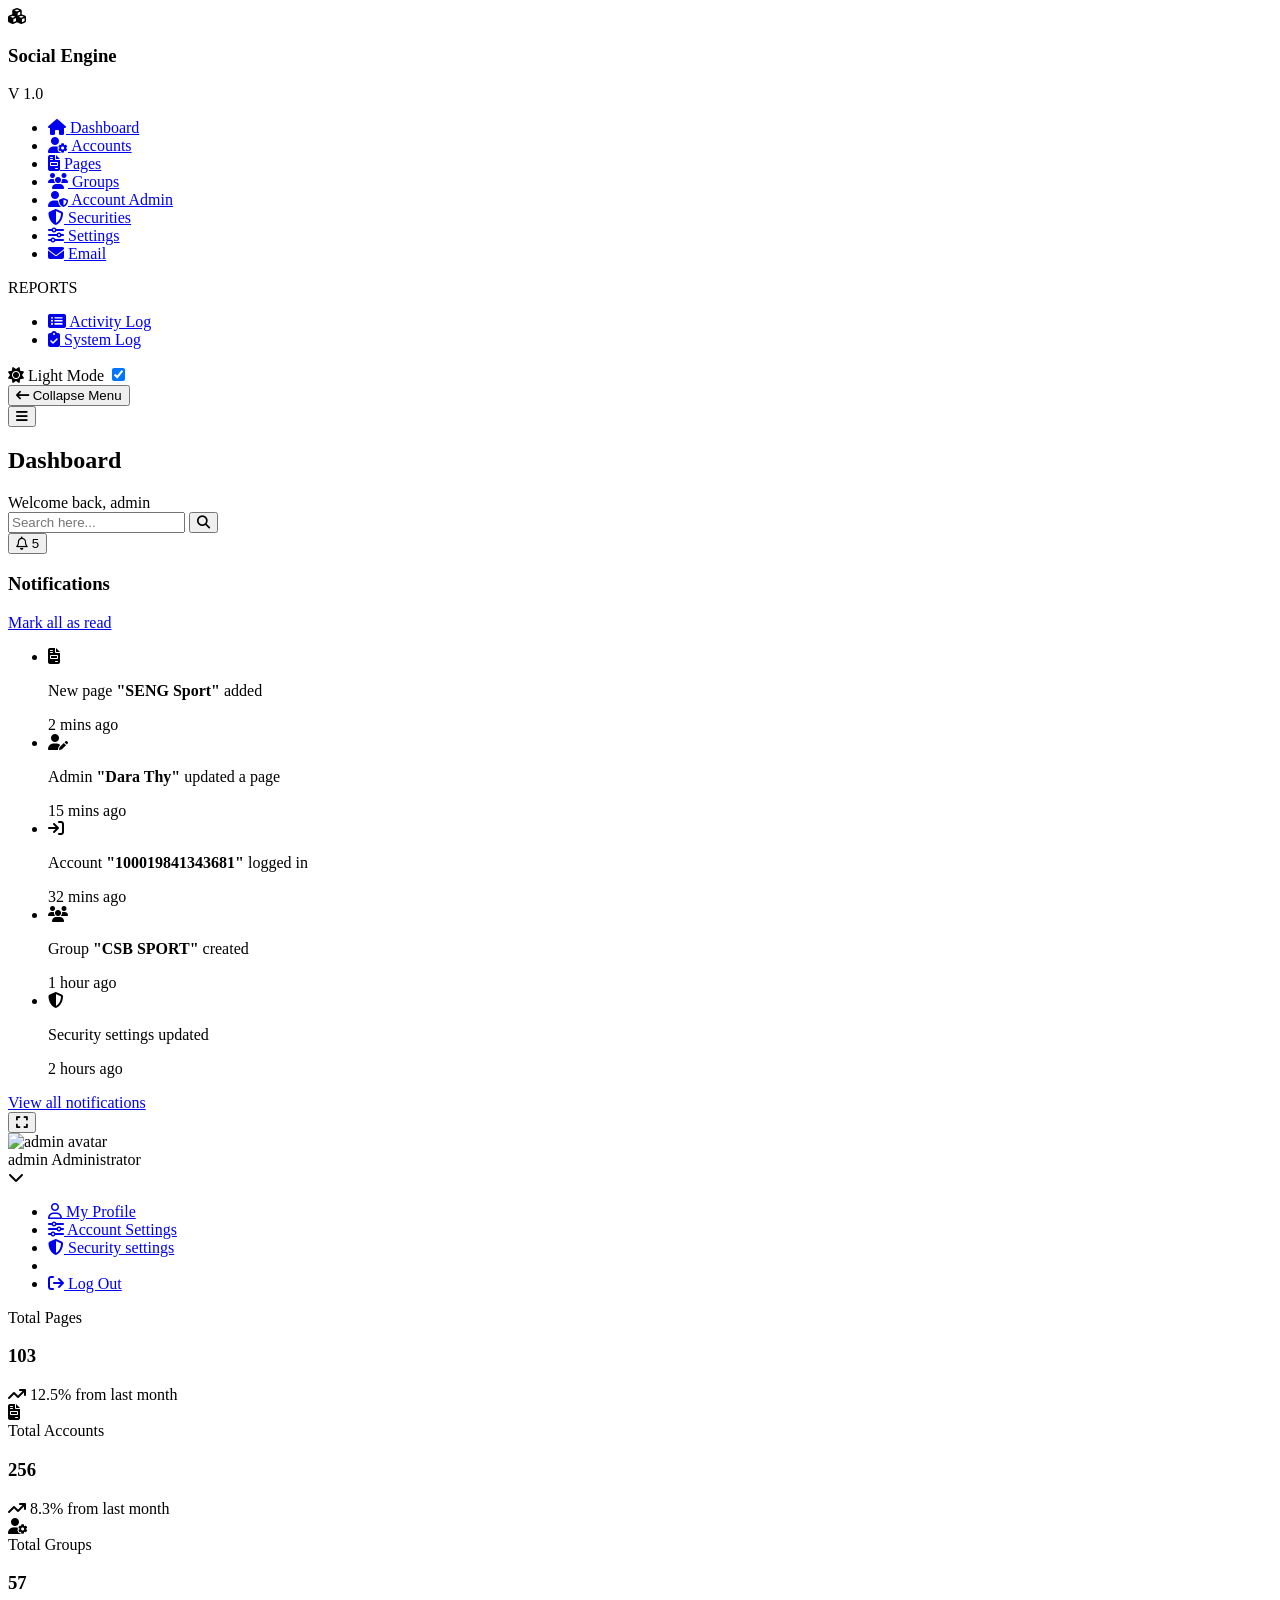
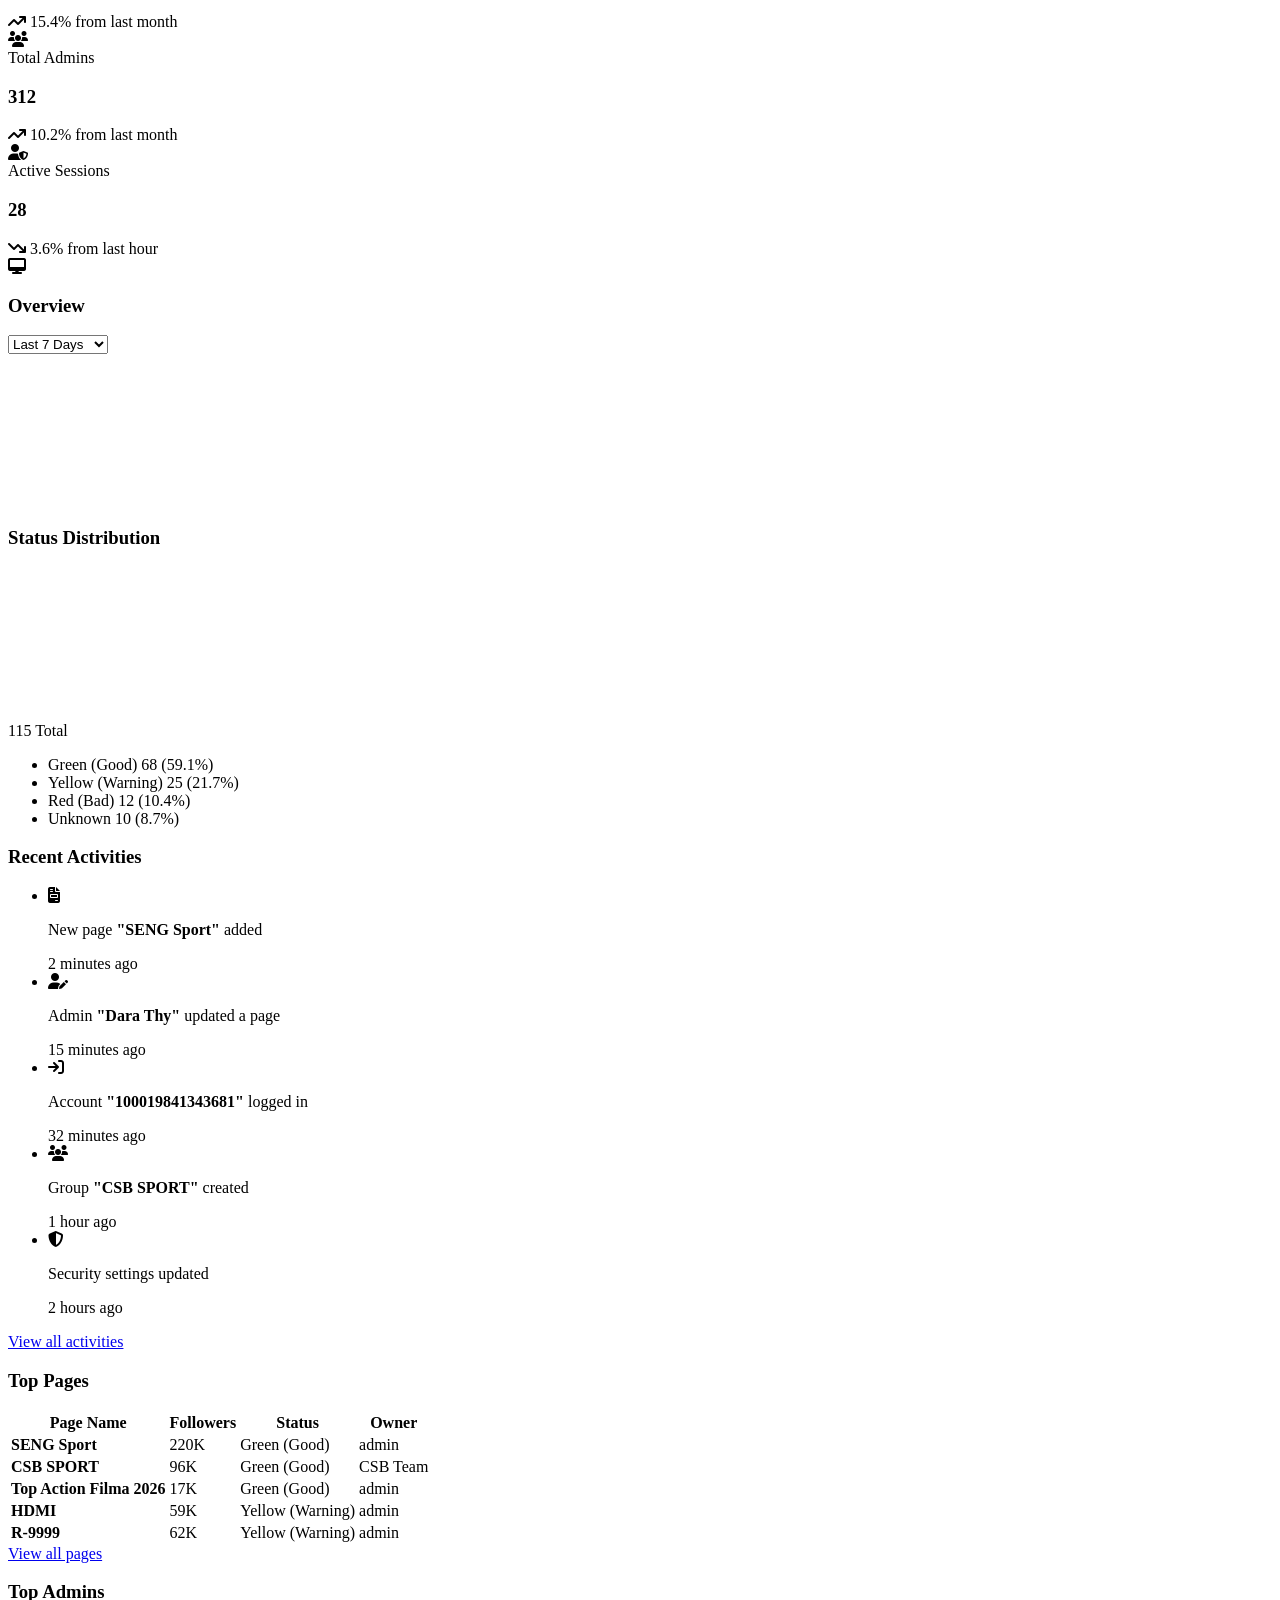
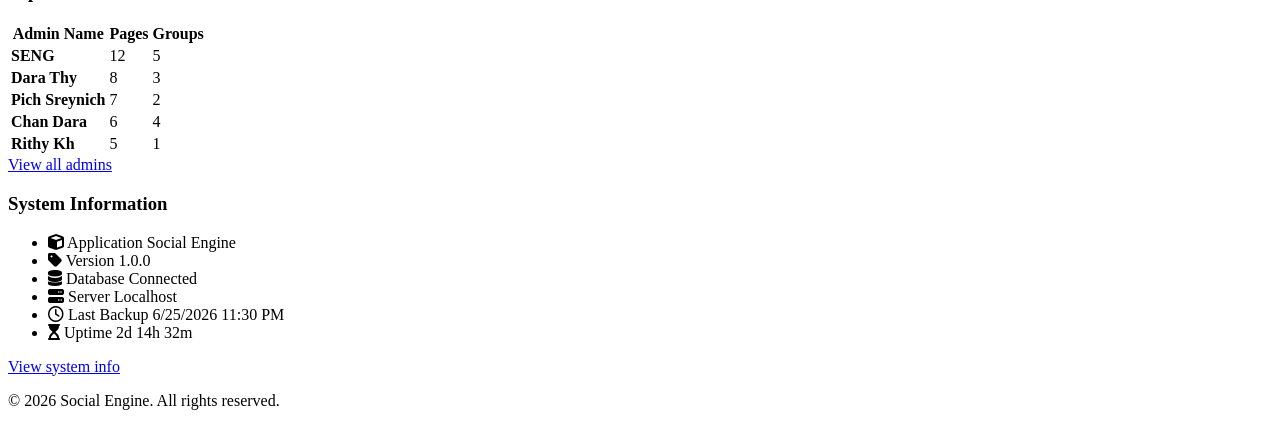
==== index.html @ 42b779b4 "Add files via upload" ====
<!DOCTYPE html>
<html lang="en">

<head>
    <meta charset="UTF-8">
    <meta name="viewport" content="width=device-width, initial-scale=1.0">
    <title>Social Engine Dashboard</title>

    <link rel="preconnect" href="https://fonts.googleapis.com">
    <link rel="preconnect" href="https://fonts.gstatic.com" crossorigin>
    <link href="https://fonts.googleapis.com/css2?family=Outfit:wght@300;400;500;600;700&display=swap" rel="stylesheet">

    <link rel="stylesheet" href="https://cdnjs.cloudflare.com/ajax/libs/font-awesome/6.4.0/css/all.min.css">

    <link rel="stylesheet" href="../CSS/style.css">
    <link rel="stylesheet" href="../CSS/responsive.css">

    <script src="https://cdn.jsdelivr.net/npm/chart.js"></script>
</head>

<body>
    <div class="container">

        <aside class="sidebar" id="sidebar">
            <div class="sidebar-header">
                <div class="logo-wrapper">
                    <div class="logo-icon">
                        <i class="fa-solid fa-cubes"></i>
                    </div>
                    <div class="logo-text">
                        <h3>Social Engine</h3>
                        <span>V 1.0</span>
                    </div>
                </div>
            </div>

            <nav class="sidebar-nav">
                <ul class="nav-list">
                    <li class="nav-item">
                        <a href="index.html" class="nav-link active" data-tooltip="Dashboard">
                            <i class="fa-solid fa-house"></i>
                            <span class="link-name">Dashboard</span>
                        </a>
                    </li>
                    <li class="nav-item">
                        <a href="account.html" class="nav-link" data-tooltip="Accounts">
                            <i class="fa-solid fa-user-gear"></i>
                            <span class="link-name">Accounts</span>
                        </a>
                    </li>
                    <li class="nav-item">
                        <a href="page.html" class="nav-link" data-tooltip="Pages">
                            <i class="fa-solid fa-file-invoice"></i>
                            <span class="link-name">Pages</span>
                        </a>
                    </li>
                    <li class="nav-item">
                        <a href="#" class="nav-link" data-tooltip="Groups">
                            <i class="fa-solid fa-users"></i>
                            <span class="link-name">Groups</span>
                        </a>
                    </li>
                    <li class="nav-item">
                        <a href="account admin.html" class="nav-link" data-tooltip="Account Admin">
                            <i class="fa-solid fa-user-shield"></i>
                            <span class="link-name">Account Admin</span>
                        </a>
                    </li>
                    <li class="nav-item">
                        <a href="securities.html" class="nav-link" data-tooltip="Securities">
                            <i class="fa-solid fa-shield-halved"></i>
                            <span class="link-name">Securities</span>
                        </a>
                    </li>
                    <li class="nav-item">
                        <a href="settings.html" class="nav-link" data-tooltip="Settings">
                            <i class="fa-solid fa-sliders"></i>
                            <span class="link-name">Settings</span>
                        </a>
                    </li>
                    <li class="nav-item">
                        <a href="email.html" class="nav-link" data-tooltip="Email">
                            <i class="fa-solid fa-envelope"></i>
                            <span class="link-name">Email</span>
                        </a>
                    </li>
                </ul>

                <div class="nav-divider">REPORTS</div>

                <ul class="nav-list">
                    <li class="nav-item">
                        <a href="activitylog.html" class="nav-link" data-tooltip="Activity Log">
                            <i class="fa-solid fa-rectangle-list"></i>
                            <span class="link-name">Activity Log</span>
                        </a>
                    </li>
                    <li class="nav-item">
                        <a href="systemlog.html" class="nav-link" data-tooltip="System Log">
                            <i class="fa-solid fa-clipboard-check"></i>
                            <span class="link-name">System Log</span>
                        </a>
                    </li>
                </ul>
            </nav>

            <div class="sidebar-footer">
                <div class="theme-toggle-wrapper">
                    <span class="theme-label"><i class="fa-solid fa-sun icon-sun"></i> <span>Light Mode</span></span>
                    <label class="switch">
                        <input type="checkbox" id="theme-switch" checked>
                        <span class="slider round"></span>
                    </label>
                </div>
                <button class="collapse-btn" id="collapse-btn">
                    <i class="fa-solid fa-arrow-left-long"></i>
                    <span>Collapse Menu</span>
                </button>
            </div>
        </aside>


        <main class="main" id="main-content">

            <header class="header">
                <div class="header-left">
                    <button class="menu-toggle" id="menu-toggle" aria-label="Toggle Sidebar">
                        <i class="fa-solid fa-bars"></i>
                    </button>
                    <div class="header-title">
                        <h2>Dashboard</h2>
                        <span class="welcome-text">Welcome back, admin </span>
                    </div>
                </div>

                <div class="header-right">

                    <div class="search-box">
                        <input type="text" id="search-input" placeholder="Search here...">
                        <button class="search-btn"><i class="fa-solid fa-magnifying-glass"></i></button>
                    </div>


                    <div class="notification-container">
                        <button class="icon-btn" id="notification-btn" aria-label="Notifications">
                            <i class="fa-regular fa-bell"></i>
                            <span class="badge">5</span>
                        </button>

                        <div class="dropdown-menu" id="notification-dropdown">
                            <div class="dropdown-header">
                                <h3>Notifications</h3>
                                <a href="#" class="mark-read">Mark all as read</a>
                            </div>
                            <ul class="notification-list">
                                <li class="notification-item unread">
                                    <div class="notify-icon notify-blue"><i class="fa-solid fa-file-invoice"></i></div>
                                    <div class="notify-info">
                                        <p>New page <strong>"SENG Sport"</strong> added</p>
                                        <span class="notify-time">2 mins ago</span>
                                    </div>
                                </li>
                                <li class="notification-item unread">
                                    <div class="notify-icon notify-green"><i class="fa-solid fa-user-pen"></i></div>
                                    <div class="notify-info">
                                        <p>Admin <strong>"Dara Thy"</strong> updated a page</p>
                                        <span class="notify-time">15 mins ago</span>
                                    </div>
                                </li>
                                <li class="notification-item">
                                    <div class="notify-icon notify-gray"><i
                                            class="fa-solid fa-arrow-right-to-bracket"></i></div>
                                    <div class="notify-info">
                                        <p>Account <strong>"100019841343681"</strong> logged in</p>
                                        <span class="notify-time">32 mins ago</span>
                                    </div>
                                </li>
                                <li class="notification-item">
                                    <div class="notify-icon notify-purple"><i class="fa-solid fa-users"></i></div>
                                    <div class="notify-info">
                                        <p>Group <strong>"CSB SPORT"</strong> created</p>
                                        <span class="notify-time">1 hour ago</span>
                                    </div>
                                </li>
                                <li class="notification-item">
                                    <div class="notify-icon notify-red"><i class="fa-solid fa-shield-halved"></i></div>
                                    <div class="notify-info">
                                        <p>Security settings updated</p>
                                        <span class="notify-time">2 hours ago</span>
                                    </div>
                                </li>
                            </ul>
                            <div class="dropdown-footer">
                                <a href="#">View all notifications</a>
                            </div>
                        </div>
                    </div>

                    <!-- Fullscreen Button -->
                    <button class="icon-btn" id="fullscreen-btn" aria-label="Toggle Fullscreen">
                        <i class="fa-solid fa-expand"></i>
                    </button>


                    <div class="profile-container">
                        <div class="profile-trigger" id="profile-trigger">
                            <div class="avatar-wrapper">
                                <img src="https://api.dicebear.com/7.x/adventurer/svg?seed=admin&backgroundColor=b6e3f4"
                                    alt="admin avatar" class="avatar">
                            </div>
                            <div class="user-details">
                                <span class="username">admin</span>
                                <span class="user-role">Administrator</span>
                            </div>
                            <i class="fa-solid fa-chevron-down profile-chevron"></i>
                        </div>
                        <!-- Profile Dropdown -->
                        <div class="dropdown-menu profile-dropdown" id="profile-dropdown">
                            <ul class="profile-links">
                                <li><a href="#"><i class="fa-regular fa-user"></i> My Profile</a></li>
                                <li><a href="#"><i class="fa-solid fa-sliders"></i> Account Settings</a></li>
                                <li><a href="#"><i class="fa-solid fa-shield-halved"></i> Security settings</a></li>
                                <li class="divider"></li>
                                <li><a href="#" class="logout-link"><i class="fa-solid fa-arrow-right-from-bracket"></i>
                                        Log Out</a></li>
                            </ul>
                        </div>
                    </div>
                </div>
            </header>

            <!-- Dashboard Content -->
            <div class="dashboard-body">
                <!-- Statistic Cards Row -->
                <div class="stats-grid">
                    <!-- Total Pages Card -->
                    <div class="stat-card card-blue">
                        <div class="card-content">
                            <span class="card-title">Total Pages</span>
                            <h3 class="card-number">103</h3>
                            <span class="card-growth growth-up">
                                <i class="fa-solid fa-arrow-trend-up"></i> 12.5% <span class="growth-label">from last
                                    month</span>
                            </span>
                        </div>
                        <div class="card-icon">
                            <i class="fa-solid fa-file-invoice"></i>
                        </div>
                    </div>

                    <!-- Total Accounts Card -->
                    <div class="stat-card card-green">
                        <div class="card-content">
                            <span class="card-title">Total Accounts</span>
                            <h3 class="card-number">256</h3>
                            <span class="card-growth growth-up">
                                <i class="fa-solid fa-arrow-trend-up"></i> 8.3% <span class="growth-label">from last
                                    month</span>
                            </span>
                        </div>
                        <div class="card-icon">
                            <i class="fa-solid fa-user-gear"></i>
                        </div>
                    </div>

                    <!-- Total Groups Card -->
                    <div class="stat-card card-purple">
                        <div class="card-content">
                            <span class="card-title">Total Groups</span>
                            <h3 class="card-number">57</h3>
                            <span class="card-growth growth-up">
                                <i class="fa-solid fa-arrow-trend-up"></i> 15.4% <span class="growth-label">from last
                                    month</span>
                            </span>
                        </div>
                        <div class="card-icon">
                            <i class="fa-solid fa-users"></i>
                        </div>
                    </div>

                    <!-- Total Admins Card -->
                    <div class="stat-card card-orange">
                        <div class="card-content">
                            <span class="card-title">Total Admins</span>
                            <h3 class="card-number">312</h3>
                            <span class="card-growth growth-up">
                                <i class="fa-solid fa-arrow-trend-up"></i> 10.2% <span class="growth-label">from last
                                    month</span>
                            </span>
                        </div>
                        <div class="card-icon">
                            <i class="fa-solid fa-user-shield"></i>
                        </div>
                    </div>

                    <!-- Active Sessions Card -->
                    <div class="stat-card card-red">
                        <div class="card-content">
                            <span class="card-title">Active Sessions</span>
                            <h3 class="card-number">28</h3>
                            <span class="card-growth growth-down">
                                <i class="fa-solid fa-arrow-trend-down"></i> 3.6% <span class="growth-label">from last
                                    hour</span>
                            </span>
                        </div>
                        <div class="card-icon">
                            <i class="fa-solid fa-desktop"></i>
                        </div>
                    </div>
                </div>

                <!-- Charts & Activities Section -->
                <div class="main-grid">
                    <!-- Line Chart Column (Overview) -->
                    <div class="grid-card overview-card">
                        <div class="card-header">
                            <h3>Overview</h3>
                            <div class="filter-wrapper">
                                <select class="dropdown-select" id="overview-filter">
                                    <option value="7">Last 7 Days</option>
                                    <option value="30">Last 30 Days</option>
                                    <option value="90">Last 90 Days</option>
                                </select>
                            </div>
                        </div>
                        <div class="chart-container">
                            <canvas id="overviewChart"></canvas>
                        </div>
                    </div>

                    <!-- Doughnut Chart Column (Status Distribution) -->
                    <div class="grid-card status-card">
                        <div class="card-header">
                            <h3>Status Distribution</h3>
                        </div>
                        <div class="status-chart-wrapper">
                            <div class="doughnut-container">
                                <canvas id="statusChart"></canvas>
                                <div class="chart-center-text">
                                    <span class="total-number">115</span>
                                    <span class="total-label">Total</span>
                                </div>
                            </div>
                            <ul class="status-legend">
                                <li>
                                    <span class="legend-color dot-green"></span>
                                    <span class="legend-text">Green <span class="text-muted">(Good)</span></span>
                                    <span class="legend-value">68 <span class="text-percentage">(59.1%)</span></span>
                                </li>
                                <li>
                                    <span class="legend-color dot-yellow"></span>
                                    <span class="legend-text">Yellow <span class="text-muted">(Warning)</span></span>
                                    <span class="legend-value">25 <span class="text-percentage">(21.7%)</span></span>
                                </li>
                                <li>
                                    <span class="legend-color dot-red"></span>
                                    <span class="legend-text">Red <span class="text-muted">(Bad)</span></span>
                                    <span class="legend-value">12 <span class="text-percentage">(10.4%)</span></span>
                                </li>
                                <li>
                                    <span class="legend-color dot-gray"></span>
                                    <span class="legend-text">Unknown</span>
                                    <span class="legend-value">10 <span class="text-percentage">(8.7%)</span></span>
                                </li>
                            </ul>
                        </div>
                    </div>

                    <!-- Recent Activities Column -->
                    <div class="grid-card activity-card">
                        <div class="card-header">
                            <h3>Recent Activities</h3>
                        </div>
                        <div class="activity-wrapper overflow-y">
                            <ul class="activity-timeline">
                                <li class="activity-item">
                                    <div class="activity-icon-container bg-blue">
                                        <i class="fa-solid fa-file-invoice"></i>
                                    </div>
                                    <div class="activity-details">
                                        <p>New page <strong>"SENG Sport"</strong> added</p>
                                        <span class="activity-time">2 minutes ago</span>
                                    </div>
                                </li>
                                <li class="activity-item">
                                    <div class="activity-icon-container bg-green">
                                        <i class="fa-solid fa-user-pen"></i>
                                    </div>
                                    <div class="activity-details">
                                        <p>Admin <strong>"Dara Thy"</strong> updated a page</p>
                                        <span class="activity-time">15 minutes ago</span>
                                    </div>
                                </li>
                                <li class="activity-item">
                                    <div class="activity-icon-container bg-gray">
                                        <i class="fa-solid fa-arrow-right-to-bracket"></i>
                                    </div>
                                    <div class="activity-details">
                                        <p>Account <strong>"100019841343681"</strong> logged in</p>
                                        <span class="activity-time">32 minutes ago</span>
                                    </div>
                                </li>
                                <li class="activity-item">
                                    <div class="activity-icon-container bg-purple">
                                        <i class="fa-solid fa-users"></i>
                                    </div>
                                    <div class="activity-details">
                                        <p>Group <strong>"CSB SPORT"</strong> created</p>
                                        <span class="activity-time">1 hour ago</span>
                                    </div>
                                </li>
                                <li class="activity-item">
                                    <div class="activity-icon-container bg-red">
                                        <i class="fa-solid fa-shield-halved"></i>
                                    </div>
                                    <div class="activity-details">
                                        <p>Security settings updated</p>
                                        <span class="activity-time">2 hours ago</span>
                                    </div>
                                </li>
                            </ul>
                        </div>
                        <div class="card-footer">
                            <a href="#" class="view-all-link">View all activities</a>
                        </div>
                    </div>
                </div>

                <!-- Bottom Section (Tables & System Info) -->
                <div class="bottom-grid">
                    <!-- Top Pages Table -->
                    <div class="grid-card bottom-card">
                        <div class="card-header">
                            <h3>Top Pages</h3>
                        </div>
                        <div class="table-container">
                            <table class="data-table" id="pages-table">
                                <thead>
                                    <tr>
                                        <th>Page Name</th>
                                        <th>Followers</th>
                                        <th>Status</th>
                                        <th>Owner</th>
                                    </tr>
                                </thead>
                                <tbody>
                                    <tr>
                                        <td><strong>SENG Sport</strong></td>
                                        <td>220K</td>
                                        <td><span class="badge-status status-good">Green (Good)</span></td>
                                        <td>admin</td>
                                    </tr>
                                    <tr>
                                        <td><strong>CSB SPORT</strong></td>
                                        <td>96K</td>
                                        <td><span class="badge-status status-good">Green (Good)</span></td>
                                        <td>CSB Team</td>
                                    </tr>
                                    <tr>
                                        <td><strong>Top Action Filma 2026</strong></td>
                                        <td>17K</td>
                                        <td><span class="badge-status status-good">Green (Good)</span></td>
                                        <td>admin</td>
                                    </tr>
                                    <tr>
                                        <td><strong>HDMI</strong></td>
                                        <td>59K</td>
                                        <td><span class="badge-status status-warning">Yellow (Warning)</span></td>
                                        <td>admin</td>
                                    </tr>
                                    <tr>
                                        <td><strong>R-9999</strong></td>
                                        <td>62K</td>
                                        <td><span class="badge-status status-warning">Yellow (Warning)</span></td>
                                        <td>admin</td>
                                    </tr>
                                </tbody>
                            </table>
                        </div>
                        <div class="card-footer">
                            <a href="#" class="view-all-link">View all pages</a>
                        </div>
                    </div>

                    <!-- Top Admins Table -->
                    <div class="grid-card bottom-card">
                        <div class="card-header">
                            <h3>Top Admins</h3>
                        </div>
                        <div class="table-container">
                            <table class="data-table" id="admins-table">
                                <thead>
                                    <tr>
                                        <th>Admin Name</th>
                                        <th>Pages</th>
                                        <th>Groups</th>
                                    </tr>
                                </thead>
                                <tbody>
                                    <tr>
                                        <td><strong>SENG</strong></td>
                                        <td>12</td>
                                        <td>5</td>
                                    </tr>
                                    <tr>
                                        <td><strong>Dara Thy</strong></td>
                                        <td>8</td>
                                        <td>3</td>
                                    </tr>
                                    <tr>
                                        <td><strong>Pich Sreynich</strong></td>
                                        <td>7</td>
                                        <td>2</td>
                                    </tr>
                                    <tr>
                                        <td><strong>Chan Dara</strong></td>
                                        <td>6</td>
                                        <td>4</td>
                                    </tr>
                                    <tr>
                                        <td><strong>Rithy Kh</strong></td>
                                        <td>5</td>
                                        <td>1</td>
                                    </tr>
                                </tbody>
                            </table>
                        </div>
                        <div class="card-footer">
                            <a href="#" class="view-all-link">View all admins</a>
                        </div>
                    </div>

                    <!-- System Information Card -->
                    <div class="grid-card bottom-card">
                        <div class="card-header">
                            <h3>System Information</h3>
                        </div>
                        <div class="system-info-container">
                            <ul class="system-info-list">
                                <li>
                                    <span class="info-label"><i class="fa-solid fa-cube"></i> Application</span>
                                    <span class="info-value">Social Engine</span>
                                </li>
                                <li>
                                    <span class="info-label"><i class="fa-solid fa-tag"></i> Version</span>
                                    <span class="info-value">1.0.0</span>
                                </li>
                                <li>
                                    <span class="info-label"><i class="fa-solid fa-database"></i> Database</span>
                                    <span class="info-value text-green">Connected</span>
                                </li>
                                <li>
                                    <span class="info-label"><i class="fa-solid fa-server"></i> Server</span>
                                    <span class="info-value">Localhost</span>
                                </li>
                                <li>
                                    <span class="info-label"><i class="fa-regular fa-clock"></i> Last Backup</span>
                                    <span class="info-value">6/25/2026 11:30 PM</span>
                                </li>
                                <li>
                                    <span class="info-label"><i class="fa-solid fa-hourglass-start"></i> Uptime</span>
                                    <span class="info-value">2d 14h 32m</span>
                                </li>
                            </ul>
                        </div>
                        <div class="card-footer">
                            <a href="#" class="view-all-link">View system info</a>
                        </div>
                    </div>
                </div>
            </div>

            <!-- Footer -->
            <footer class="footer">
                <div class="footer-left">
                    <p>© 2026 Social Engine. All rights reserved.</p>
                </div>
                <div class="footer-right">

                </div>
            </footer>
        </main>
    </div>

    <!-- Script imports -->
    <script src="../JS/chart.js"></script>
    <script src="../JS/script.js"></script>
</body>

</html>
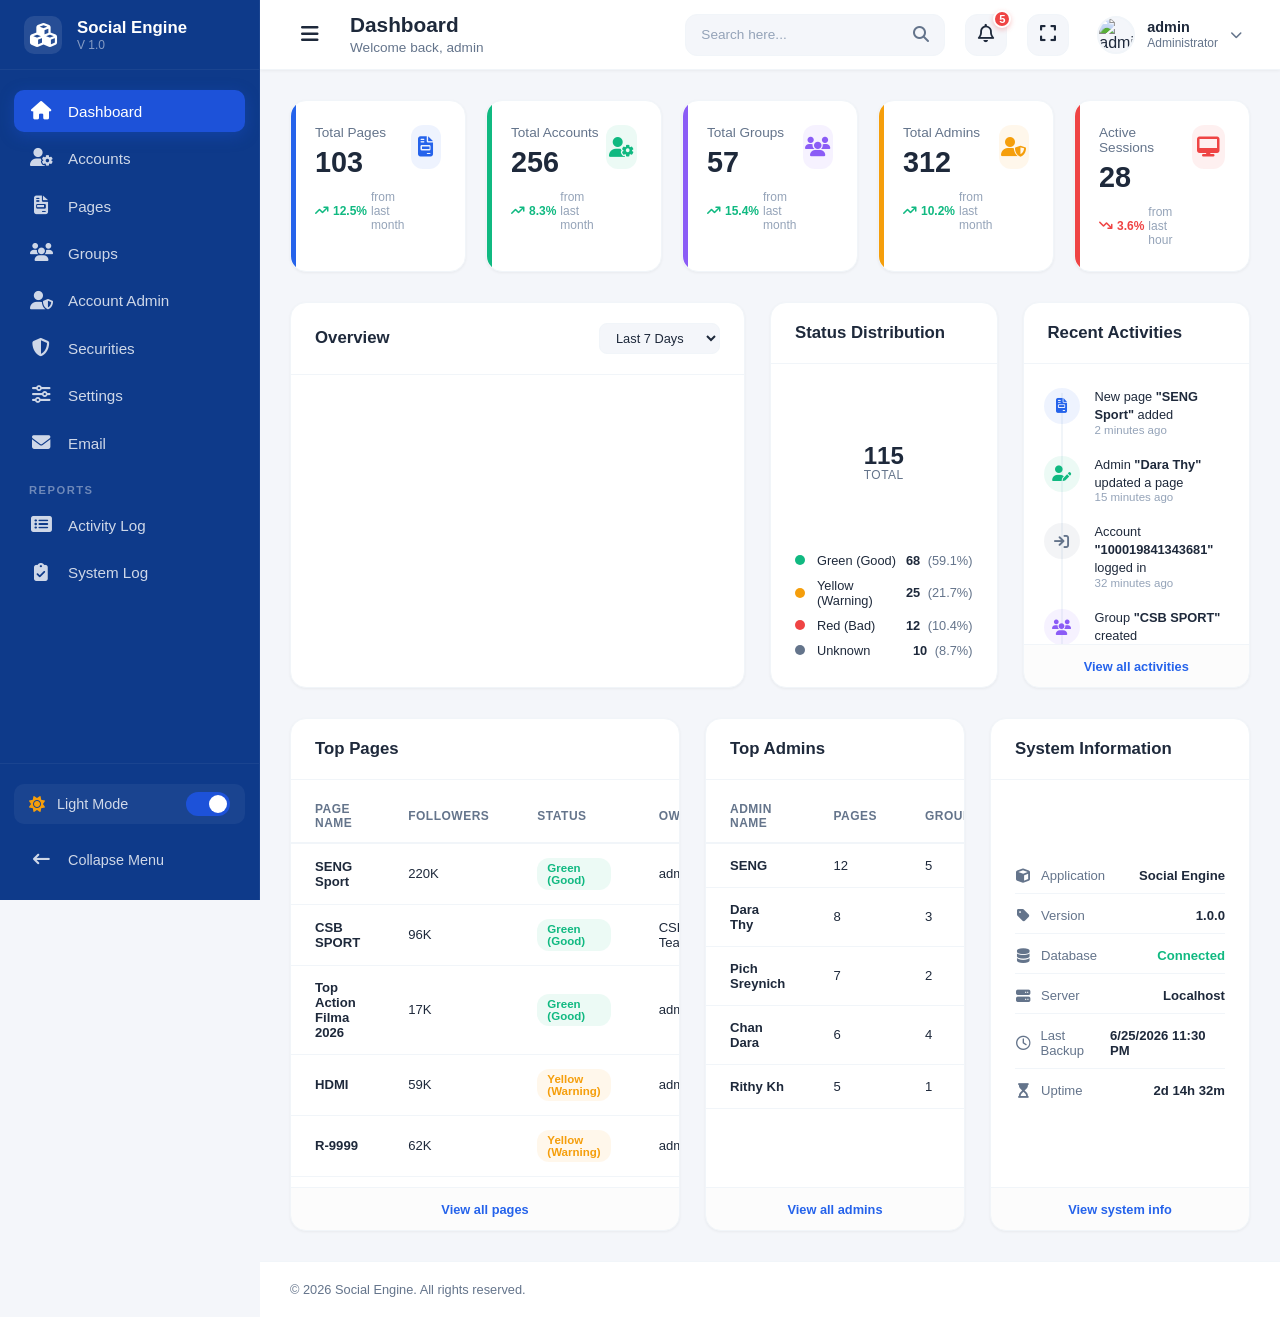
==== commit 6051f839: "Add files via upload" ====
--- a/index.html
+++ b/index.html
@@ -12,8 +12,8 @@
 
     <link rel="stylesheet" href="https://cdnjs.cloudflare.com/ajax/libs/font-awesome/6.4.0/css/all.min.css">
 
-    <link rel="stylesheet" href="../CSS/style.css">
-    <link rel="stylesheet" href="../CSS/responsive.css">
+    <link rel="stylesheet" href="style.css">
+    <link rel="stylesheet" href="responsive.css">
 
     <script src="https://cdn.jsdelivr.net/npm/chart.js"></script>
 </head>
@@ -583,8 +583,8 @@
     </div>
 
     <!-- Script imports -->
-    <script src="../JS/chart.js"></script>
-    <script src="../JS/script.js"></script>
+    <script src="chart.js"></script>
+    <script src="script.js"></script>
 </body>
 
 </html>
--- a/style.css
+++ b/style.css
@@ -0,0 +1,1337 @@
+
+:root {
+    /* Color Palette - Light Theme */
+    --bg-primary: #f4f6fa;
+    --bg-secondary: #ffffff;
+    --text-primary: #1e293b;
+    --text-secondary: #64748b;
+    --text-muted: #94a3b8;
+    --border-color: #f1f5f9;
+    
+    /* Brand Colors */
+    --sidebar-bg: #0E3A8A;
+    --sidebar-hover: rgba(255, 255, 255, 0.08);
+    --sidebar-active: #1D52D9;
+    --sidebar-text: rgba(255, 255, 255, 0.8);
+    --sidebar-text-active: #ffffff;
+    
+    /* Semantic Colors */
+    --color-blue: #2563eb;
+    --color-blue-light: rgba(37, 99, 235, 0.08);
+    --color-green: #10b981;
+    --color-green-light: rgba(16, 185, 129, 0.08);
+    --color-purple: #8b5cf6;
+    --color-purple-light: rgba(139, 92, 246, 0.08);
+    --color-orange: #f59e0b;
+    --color-orange-light: rgba(245, 158, 11, 0.08);
+    --color-red: #ef4444;
+    --color-red-light: rgba(239, 68, 68, 0.08);
+    --color-gray: #64748b;
+    --color-gray-light: rgba(100, 116, 139, 0.08);
+
+    /* Shadows & Transitions */
+    --shadow-sm: 0 1px 3px rgba(0, 0, 0, 0.05);
+    --shadow-md: 0 4px 6px -1px rgba(0, 0, 0, 0.05), 0 2px 4px -1px rgba(0, 0, 0, 0.03);
+    --shadow-lg: 0 10px 25px -5px rgba(0, 0, 0, 0.04), 0 8px 10px -6px rgba(0, 0, 0, 0.04);
+    --shadow-hover: 0 20px 25px -5px rgba(0, 0, 0, 0.08), 0 10px 10px -6px rgba(0, 0, 0, 0.04);
+    --transition: all 0.3s cubic-bezier(0.4, 0, 0.2, 1);
+    
+    /* Layout Sizes */
+    --sidebar-width: 260px;
+    --sidebar-collapsed-width: 80px;
+    --header-height: 70px;
+}
+
+/* Dark Theme Overrides */
+body.dark-theme {
+    --bg-primary: #0b0f19;
+    --bg-secondary: #111827;
+    --text-primary: #f8fafc;
+    --text-secondary: #94a3b8;
+    --text-muted: #64748b;
+    --border-color: #1f2937;
+    
+    --sidebar-bg: #07152b;
+    --sidebar-hover: rgba(255, 255, 255, 0.05);
+    --sidebar-active: #2563eb;
+    
+    --shadow-sm: 0 1px 3px rgba(0, 0, 0, 0.3);
+    --shadow-md: 0 4px 6px -1px rgba(0, 0, 0, 0.3), 0 2px 4px -1px rgba(0, 0, 0, 0.2);
+    --shadow-lg: 0 10px 25px -5px rgba(0, 0, 0, 0.4), 0 8px 10px -6px rgba(0, 0, 0, 0.3);
+    
+    --color-blue-light: rgba(37, 99, 235, 0.15);
+    --color-green-light: rgba(16, 185, 129, 0.15);
+    --color-purple-light: rgba(139, 92, 246, 0.15);
+    --color-orange-light: rgba(245, 158, 11, 0.15);
+    --color-red-light: rgba(239, 68, 68, 0.15);
+    --color-gray-light: rgba(148, 163, 184, 0.15);
+}
+
+/* ==========================================
+   BASE STYLES
+========================================== */
+* {
+    margin: 0;
+    padding: 0;
+    box-sizing: border-box;
+}
+
+body {
+    font-family: 'Outfit', sans-serif;
+    background-color: var(--bg-primary);
+    color: var(--text-primary);
+    transition: var(--transition);
+    overflow-x: hidden;
+}
+
+a {
+    text-decoration: none;
+    color: inherit;
+}
+
+ul {
+    list-style: none;
+}
+
+button, input, select {
+    font-family: inherit;
+    border: none;
+    outline: none;
+    background: none;
+}
+
+/* Custom Scrollbars */
+::-webkit-scrollbar {
+    width: 6px;
+    height: 6px;
+}
+
+::-webkit-scrollbar-track {
+    background: transparent;
+}
+
+::-webkit-scrollbar-thumb {
+    background: var(--text-muted);
+    border-radius: 4px;
+}
+
+::-webkit-scrollbar-thumb:hover {
+    background: var(--text-secondary);
+}
+
+/* ==========================================
+   LAYOUT CONTAINER
+========================================== */
+.container {
+    display: flex;
+    min-height: 100vh;
+    position: relative;
+}
+
+/* ==========================================
+   SIDEBAR STYLING
+========================================== */
+.sidebar {
+    width: var(--sidebar-width);
+    height: 100vh;
+    background-color: var(--sidebar-bg);
+    color: var(--sidebar-text);
+    position: fixed;
+    top: 0;
+    left: 0;
+    display: flex;
+    flex-direction: column;
+    z-index: 100;
+    transition: var(--transition);
+    border-right: 1px solid rgba(255, 255, 255, 0.05);
+}
+
+.sidebar.collapsed {
+    width: var(--sidebar-collapsed-width);
+}
+
+/* Sidebar Header */
+.sidebar-header {
+    height: var(--header-height);
+    display: flex;
+    align-items: center;
+    padding: 0 24px;
+    border-bottom: 1px solid rgba(255, 255, 255, 0.05);
+    overflow: hidden;
+}
+
+.logo-wrapper {
+    display: flex;
+    align-items: center;
+    gap: 15px;
+    width: 100%;
+}
+
+.logo-icon {
+    font-size: 1.5rem;
+    color: #fff;
+    display: flex;
+    align-items: center;
+    justify-content: center;
+    width: 38px;
+    height: 38px;
+    background: rgba(255, 255, 255, 0.1);
+    border-radius: 10px;
+    flex-shrink: 0;
+}
+
+.logo-text {
+    display: flex;
+    flex-direction: column;
+    white-space: nowrap;
+    opacity: 1;
+    transition: opacity 0.2s ease-in-out;
+}
+
+.sidebar.collapsed .logo-text {
+    opacity: 0;
+    pointer-events: none;
+}
+
+.logo-text h3 {
+    font-size: 1.05rem;
+    font-weight: 600;
+    color: #fff;
+}
+
+.logo-text span {
+    font-size: 0.75rem;
+    color: rgba(255, 255, 255, 0.5);
+    font-weight: 300;
+}
+
+/* Sidebar Nav Links */
+.sidebar-nav {
+    flex: 1;
+    padding: 20px 14px;
+    overflow-y: auto;
+    overflow-x: hidden;
+}
+
+.nav-list {
+    display: flex;
+    flex-direction: column;
+    gap: 5px;
+}
+
+.nav-item {
+    position: relative;
+}
+
+.nav-link {
+    display: flex;
+    align-items: center;
+    gap: 15px;
+    padding: 12px 15px;
+    border-radius: 10px;
+    color: var(--sidebar-text);
+    font-weight: 400;
+    font-size: 0.95rem;
+    transition: var(--transition);
+    white-space: nowrap;
+}
+
+.nav-link i {
+    font-size: 1.15rem;
+    width: 24px;
+    text-align: center;
+    flex-shrink: 0;
+}
+
+.nav-link:hover {
+    background-color: var(--sidebar-hover);
+    color: var(--sidebar-text-active);
+}
+
+.nav-link.active {
+    background-color: var(--sidebar-active);
+    color: var(--sidebar-text-active);
+    box-shadow: 0 4px 15px rgba(29, 82, 217, 0.35);
+}
+
+.nav-divider {
+    font-size: 0.7rem;
+    font-weight: 600;
+    color: rgba(255, 255, 255, 0.4);
+    letter-spacing: 1.5px;
+    padding: 20px 15px 8px 15px;
+    text-transform: uppercase;
+    white-space: nowrap;
+    transition: opacity 0.2s;
+}
+
+.sidebar.collapsed .nav-divider {
+    opacity: 0;
+}
+
+.link-name {
+    opacity: 1;
+    transition: opacity 0.2s;
+}
+
+.sidebar.collapsed .link-name {
+    opacity: 0;
+    pointer-events: none;
+}
+
+/* Sidebar Tooltips on Collapsed */
+.sidebar.collapsed .nav-link::before {
+    content: attr(data-tooltip);
+    position: absolute;
+    left: 80px;
+    top: 50%;
+    transform: translateY(-50%) scale(0.9);
+    background: #000;
+    color: #fff;
+    padding: 6px 12px;
+    border-radius: 6px;
+    font-size: 0.8rem;
+    font-weight: 500;
+    white-space: nowrap;
+    opacity: 0;
+    pointer-events: none;
+    transition: all 0.2s ease-in-out;
+    box-shadow: 0 5px 15px rgba(0, 0, 0, 0.2);
+}
+
+.sidebar.collapsed .nav-link:hover::before {
+    opacity: 1;
+    transform: translateY(-50%) scale(1);
+}
+
+/* Sidebar Footer */
+.sidebar-footer {
+    padding: 20px 14px;
+    border-top: 1px solid rgba(255, 255, 255, 0.05);
+    display: flex;
+    flex-direction: column;
+    gap: 15px;
+}
+
+.theme-toggle-wrapper {
+    display: flex;
+    align-items: center;
+    justify-content: space-between;
+    padding: 8px 15px;
+    background: rgba(255, 255, 255, 0.05);
+    border-radius: 10px;
+    overflow: hidden;
+    white-space: nowrap;
+}
+
+.theme-label {
+    display: flex;
+    align-items: center;
+    gap: 12px;
+    font-size: 0.9rem;
+    color: var(--sidebar-text);
+}
+
+.theme-label i {
+    font-size: 1rem;
+    color: #f59e0b;
+}
+
+.sidebar.collapsed .theme-label span {
+    display: none;
+}
+
+.sidebar.collapsed .theme-toggle-wrapper {
+    justify-content: center;
+    padding: 8px 0;
+}
+
+.sidebar.collapsed .theme-toggle-wrapper .switch {
+    display: none;
+}
+
+/* Toggle Switch Styling */
+.switch {
+    position: relative;
+    display: inline-block;
+    width: 44px;
+    height: 24px;
+    flex-shrink: 0;
+}
+
+.switch input {
+    opacity: 0;
+    width: 0;
+    height: 0;
+}
+
+.slider {
+    position: absolute;
+    cursor: pointer;
+    top: 0;
+    left: 0;
+    right: 0;
+    bottom: 0;
+    background-color: rgba(255, 255, 255, 0.2);
+    transition: .4s;
+    border-radius: 34px;
+}
+
+.slider:before {
+    position: absolute;
+    content: "";
+    height: 18px;
+    width: 18px;
+    left: 3px;
+    bottom: 3px;
+    background-color: white;
+    transition: .4s;
+    border-radius: 50%;
+}
+
+input:checked + .slider {
+    background-color: var(--sidebar-active);
+}
+
+input:checked + .slider:before {
+    transform: translateX(20px);
+}
+
+/* Collapse Button */
+.collapse-btn {
+    display: flex;
+    align-items: center;
+    gap: 15px;
+    padding: 12px 15px;
+    border-radius: 10px;
+    color: var(--sidebar-text);
+    cursor: pointer;
+    font-size: 0.9rem;
+    font-weight: 500;
+    width: 100%;
+    text-align: left;
+    transition: var(--transition);
+}
+
+.collapse-btn:hover {
+    background-color: var(--sidebar-hover);
+    color: var(--sidebar-text-active);
+}
+
+.collapse-btn i {
+    font-size: 1.05rem;
+    width: 24px;
+    text-align: center;
+    transition: transform 0.3s;
+}
+
+.sidebar.collapsed .collapse-btn i {
+    transform: rotate(180deg);
+}
+
+.sidebar.collapsed .collapse-btn span {
+    display: none;
+}
+
+.sidebar.collapsed .collapse-btn {
+    justify-content: center;
+    padding: 12px 0;
+}
+
+/* ==========================================
+   MAIN CONTENT AREA
+========================================== */
+.main {
+    flex: 1;
+    margin-left: var(--sidebar-width);
+    min-height: 100vh;
+    display: flex;
+    flex-direction: column;
+    transition: var(--transition);
+}
+
+.sidebar.collapsed ~ .main {
+    margin-left: var(--sidebar-collapsed-width);
+}
+
+/* ==========================================
+   HEADER (NAVBAR)
+========================================== */
+.header {
+    height: var(--header-height);
+    background-color: var(--bg-secondary);
+    border-bottom: 1px solid var(--border-color);
+    padding: 0 30px;
+    display: flex;
+    align-items: center;
+    justify-content: space-between;
+    position: sticky;
+    top: 0;
+    z-index: 90;
+    transition: var(--transition);
+    box-shadow: var(--shadow-sm);
+}
+
+.header-left {
+    display: flex;
+    align-items: center;
+    gap: 20px;
+}
+
+.menu-toggle {
+    font-size: 1.25rem;
+    color: var(--text-primary);
+    cursor: pointer;
+    display: flex;
+    align-items: center;
+    justify-content: center;
+    width: 40px;
+    height: 40px;
+    border-radius: 50%;
+    transition: var(--transition);
+}
+
+.menu-toggle:hover {
+    background-color: var(--bg-primary);
+}
+
+.header-title h2 {
+    font-size: 1.3rem;
+    font-weight: 700;
+    color: var(--text-primary);
+    line-height: 1.2;
+}
+
+.welcome-text {
+    font-size: 0.85rem;
+    color: var(--text-secondary);
+    font-weight: 400;
+}
+
+.header-right {
+    display: flex;
+    align-items: center;
+    gap: 20px;
+}
+
+/* Search Box */
+.search-box {
+    display: flex;
+    align-items: center;
+    background-color: var(--bg-primary);
+    border: 1px solid var(--border-color);
+    border-radius: 12px;
+    padding: 0 15px;
+    height: 42px;
+    width: 260px;
+    transition: var(--transition);
+}
+
+.search-box:focus-within {
+    border-color: var(--color-blue);
+    background-color: var(--bg-secondary);
+    box-shadow: 0 0 0 3px rgba(37, 99, 235, 0.1);
+}
+
+.search-box input {
+    width: 100%;
+    height: 100%;
+    color: var(--text-primary);
+    font-size: 0.85rem;
+}
+
+.search-box input::placeholder {
+    color: var(--text-muted);
+}
+
+.search-btn {
+    color: var(--text-secondary);
+    cursor: pointer;
+    font-size: 1rem;
+    transition: var(--transition);
+}
+
+.search-btn:hover {
+    color: var(--color-blue);
+}
+
+/* Icon Buttons (Notifications, Fullscreen) */
+.icon-btn {
+    position: relative;
+    width: 42px;
+    height: 42px;
+    border-radius: 12px;
+    background-color: var(--bg-primary);
+    border: 1px solid var(--border-color);
+    color: var(--text-primary);
+    display: flex;
+    align-items: center;
+    justify-content: center;
+    cursor: pointer;
+    font-size: 1.15rem;
+    transition: var(--transition);
+}
+
+.icon-btn:hover {
+    background-color: var(--border-color);
+    color: var(--color-blue);
+    transform: translateY(-2px);
+}
+
+.icon-btn .badge {
+    position: absolute;
+    top: -5px;
+    right: -5px;
+    background-color: var(--color-red);
+    color: #fff;
+    font-size: 0.7rem;
+    font-weight: 700;
+    min-width: 18px;
+    height: 18px;
+    border-radius: 10px;
+    display: flex;
+    align-items: center;
+    justify-content: center;
+    border: 2px solid var(--bg-secondary);
+    box-shadow: 0 2px 5px rgba(239, 68, 68, 0.3);
+}
+
+/* Profile Widget */
+.profile-container {
+    position: relative;
+}
+
+.profile-trigger {
+    display: flex;
+    align-items: center;
+    gap: 12px;
+    cursor: pointer;
+    padding: 4px 8px;
+    border-radius: 12px;
+    transition: var(--transition);
+}
+
+.profile-trigger:hover {
+    background-color: var(--bg-primary);
+}
+
+.avatar-wrapper {
+    width: 38px;
+    height: 38px;
+    border-radius: 50%;
+    overflow: hidden;
+    border: 2px solid var(--border-color);
+    background-color: var(--bg-primary);
+}
+
+.avatar {
+    width: 100%;
+    height: 100%;
+    object-fit: cover;
+}
+
+.user-details {
+    display: flex;
+    flex-direction: column;
+    line-height: 1.2;
+}
+
+.username {
+    font-size: 0.9rem;
+    font-weight: 600;
+    color: var(--text-primary);
+}
+
+.user-role {
+    font-size: 0.75rem;
+    color: var(--text-secondary);
+}
+
+.profile-chevron {
+    font-size: 0.75rem;
+    color: var(--text-secondary);
+    transition: transform 0.3s;
+}
+
+.profile-trigger:hover .profile-chevron {
+    color: var(--text-primary);
+}
+
+/* ==========================================
+   DROPDOWNS STYLING (NOTIFICATIONS & PROFILE)
+========================================== */
+.notification-container {
+    position: relative;
+}
+
+.dropdown-menu {
+    position: absolute;
+    top: 55px;
+    right: 0;
+    background-color: var(--bg-secondary);
+    border: 1px solid var(--border-color);
+    border-radius: 16px;
+    width: 320px;
+    box-shadow: var(--shadow-lg);
+    opacity: 0;
+    visibility: hidden;
+    transform: translateY(10px);
+    transition: var(--transition);
+    z-index: 150;
+}
+
+.dropdown-menu.show {
+    opacity: 1;
+    visibility: visible;
+    transform: translateY(0);
+}
+
+/* Notification Dropdown Customizations */
+.dropdown-header {
+    padding: 15px 20px;
+    border-bottom: 1px solid var(--border-color);
+    display: flex;
+    align-items: center;
+    justify-content: space-between;
+}
+
+.dropdown-header h3 {
+    font-size: 1rem;
+    font-weight: 600;
+}
+
+.dropdown-header .mark-read {
+    font-size: 0.75rem;
+    color: var(--color-blue);
+    font-weight: 500;
+}
+
+.notification-list {
+    max-height: 280px;
+    overflow-y: auto;
+}
+
+.notification-item {
+    display: flex;
+    gap: 15px;
+    padding: 12px 20px;
+    border-bottom: 1px solid var(--border-color);
+    cursor: pointer;
+    transition: var(--transition);
+}
+
+.notification-item:hover {
+    background-color: var(--bg-primary);
+}
+
+.notification-item.unread {
+    background-color: var(--color-blue-light);
+}
+
+.notify-icon {
+    width: 36px;
+    height: 36px;
+    border-radius: 8px;
+    display: flex;
+    align-items: center;
+    justify-content: center;
+    font-size: 1rem;
+    flex-shrink: 0;
+}
+
+.notify-blue { background-color: var(--color-blue-light); color: var(--color-blue); }
+.notify-green { background-color: var(--color-green-light); color: var(--color-green); }
+.notify-gray { background-color: var(--color-gray-light); color: var(--color-gray); }
+.notify-purple { background-color: var(--color-purple-light); color: var(--color-purple); }
+.notify-red { background-color: var(--color-red-light); color: var(--color-red); }
+
+.notify-info p {
+    font-size: 0.8rem;
+    color: var(--text-primary);
+    line-height: 1.4;
+}
+
+.notify-info strong {
+    font-weight: 600;
+}
+
+.notify-time {
+    font-size: 0.7rem;
+    color: var(--text-muted);
+}
+
+.dropdown-footer {
+    padding: 12px;
+    text-align: center;
+    border-top: 1px solid var(--border-color);
+}
+
+.dropdown-footer a {
+    font-size: 0.8rem;
+    color: var(--color-blue);
+    font-weight: 500;
+}
+
+/* Profile Dropdown Customizations */
+.profile-dropdown {
+    width: 200px;
+    top: 50px;
+    padding: 8px 0;
+}
+
+.profile-links li a {
+    display: flex;
+    align-items: center;
+    gap: 12px;
+    padding: 10px 20px;
+    font-size: 0.85rem;
+    color: var(--text-primary);
+    font-weight: 400;
+    transition: var(--transition);
+}
+
+.profile-links li a:hover {
+    background-color: var(--bg-primary);
+    color: var(--color-blue);
+}
+
+.profile-links li a i {
+    font-size: 1rem;
+    color: var(--text-secondary);
+}
+
+.profile-links li.divider {
+    height: 1px;
+    background-color: var(--border-color);
+    margin: 6px 0;
+}
+
+.logout-link {
+    color: var(--color-red) !important;
+}
+
+.logout-link i {
+    color: var(--color-red) !important;
+}
+
+/* ==========================================
+   DASHBOARD BODY
+========================================== */
+.dashboard-body {
+    padding: 30px;
+    flex: 1;
+    display: flex;
+    flex-direction: column;
+    gap: 30px;
+}
+
+/* ==========================================
+   STATISTIC CARDS GRID
+========================================== */
+.stats-grid {
+    display: grid;
+    grid-template-columns: repeat(5, 1fr);
+    gap: 20px;
+}
+
+.stat-card {
+    background-color: var(--bg-secondary);
+    border-radius: 16px;
+    padding: 24px;
+    display: flex;
+    justify-content: space-between;
+    align-items: flex-start;
+    box-shadow: var(--shadow-sm);
+    border: 1px solid var(--border-color);
+    position: relative;
+    overflow: hidden;
+    transition: var(--transition);
+}
+
+.stat-card::after {
+    content: '';
+    position: absolute;
+    left: 0;
+    top: 0;
+    bottom: 0;
+    width: 5px;
+    background-color: var(--card-color, var(--color-blue));
+    border-top-left-radius: 16px;
+    border-bottom-left-radius: 16px;
+}
+
+.stat-card:hover {
+    transform: translateY(-5px);
+    box-shadow: var(--shadow-lg);
+}
+
+/* Colors specifically for stats card left accents */
+.card-blue {
+    --card-color: var(--color-blue);
+    --card-shadow-color: var(--color-blue-light);
+}
+.card-green {
+    --card-color: var(--color-green);
+    --card-shadow-color: var(--color-green-light);
+}
+.card-purple {
+    --card-color: var(--color-purple);
+    --card-shadow-color: var(--color-purple-light);
+}
+.card-orange {
+    --card-color: var(--color-orange);
+    --card-shadow-color: var(--color-orange-light);
+}
+.card-red {
+    --card-color: var(--color-red);
+    --card-shadow-color: var(--color-red-light);
+}
+
+.card-content {
+    display: flex;
+    flex-direction: column;
+    gap: 8px;
+}
+
+.card-title {
+    font-size: 0.85rem;
+    color: var(--text-secondary);
+    font-weight: 500;
+}
+
+.card-number {
+    font-size: 1.8rem;
+    font-weight: 700;
+    color: var(--text-primary);
+    line-height: 1;
+}
+
+.card-growth {
+    font-size: 0.75rem;
+    font-weight: 600;
+    display: flex;
+    align-items: center;
+    gap: 4px;
+    margin-top: 5px;
+}
+
+.growth-up {
+    color: var(--color-green);
+}
+
+.growth-down {
+    color: var(--color-red);
+}
+
+.growth-label {
+    color: var(--text-muted);
+    font-weight: 400;
+}
+
+.card-icon {
+    width: 44px;
+    height: 44px;
+    border-radius: 12px;
+    display: flex;
+    align-items: center;
+    justify-content: center;
+    font-size: 1.25rem;
+    background-color: var(--card-shadow-color);
+    color: var(--card-color);
+    transition: var(--transition);
+}
+
+.stat-card:hover .card-icon {
+    transform: scale(1.1) rotate(5deg);
+}
+
+/* ==========================================
+   MAIN DASHBOARD GRID (CHARTS & TIMELINE)
+========================================== */
+.main-grid {
+    display: grid;
+    grid-template-columns: 2fr 1fr 1fr;
+    gap: 25px;
+}
+
+.grid-card {
+    background-color: var(--bg-secondary);
+    border-radius: 16px;
+    border: 1px solid var(--border-color);
+    box-shadow: var(--shadow-sm);
+    display: flex;
+    flex-direction: column;
+    overflow: hidden;
+    transition: var(--transition);
+}
+
+.grid-card:hover {
+    box-shadow: var(--shadow-md);
+}
+
+.card-header {
+    padding: 20px 24px;
+    border-bottom: 1px solid var(--border-color);
+    display: flex;
+    align-items: center;
+    justify-content: space-between;
+}
+
+.card-header h3 {
+    font-size: 1.05rem;
+    font-weight: 600;
+    color: var(--text-primary);
+}
+
+/* Dropdown select custom styling */
+.dropdown-select {
+    padding: 6px 12px;
+    border: 1px solid var(--border-color);
+    background-color: var(--bg-primary);
+    color: var(--text-primary);
+    border-radius: 8px;
+    font-size: 0.8rem;
+    font-weight: 500;
+    cursor: pointer;
+    transition: var(--transition);
+}
+
+.dropdown-select:hover {
+    border-color: var(--text-muted);
+}
+
+/* Overview Card Chart container */
+.overview-card .chart-container {
+    padding: 20px;
+    position: relative;
+    flex: 1;
+    min-height: 280px;
+}
+
+/* Status Distribution Chart styling */
+.status-chart-wrapper {
+    padding: 24px;
+    display: flex;
+    flex-direction: column;
+    align-items: center;
+    justify-content: center;
+    gap: 20px;
+    flex: 1;
+}
+
+.doughnut-container {
+    position: relative;
+    width: 140px;
+    height: 140px;
+}
+
+.chart-center-text {
+    position: absolute;
+    top: 50%;
+    left: 50%;
+    transform: translate(-50%, -50%);
+    text-align: center;
+    display: flex;
+    flex-direction: column;
+    pointer-events: none;
+}
+
+.chart-center-text .total-number {
+    font-size: 1.5rem;
+    font-weight: 700;
+    color: var(--text-primary);
+    line-height: 1;
+}
+
+.chart-center-text .total-label {
+    font-size: 0.75rem;
+    color: var(--text-secondary);
+    font-weight: 500;
+    text-transform: uppercase;
+    letter-spacing: 0.5px;
+}
+
+.status-legend {
+    width: 100%;
+    display: flex;
+    flex-direction: column;
+    gap: 10px;
+}
+
+.status-legend li {
+    display: flex;
+    align-items: center;
+    font-size: 0.8rem;
+}
+
+.legend-color {
+    width: 10px;
+    height: 10px;
+    border-radius: 50%;
+    margin-right: 12px;
+    flex-shrink: 0;
+}
+
+.dot-green { background-color: var(--color-green); }
+.dot-yellow { background-color: var(--color-orange); }
+.dot-red { background-color: var(--color-red); }
+.dot-gray { background-color: var(--color-gray); }
+
+.legend-text {
+    color: var(--text-primary);
+    font-weight: 500;
+    flex: 1;
+}
+
+.legend-value {
+    font-weight: 600;
+    color: var(--text-primary);
+    text-align: right;
+}
+
+.text-percentage {
+    font-weight: 400;
+    color: var(--text-secondary);
+    margin-left: 4px;
+}
+
+/* Recent Activities Timeline */
+.activity-wrapper {
+    flex: 1;
+    padding: 24px 20px;
+}
+
+.overflow-y {
+    max-height: 280px;
+    overflow-y: auto;
+}
+
+.activity-timeline {
+    position: relative;
+    display: flex;
+    flex-direction: column;
+    gap: 20px;
+}
+
+.activity-timeline::before {
+    content: '';
+    position: absolute;
+    left: 17px;
+    top: 5px;
+    bottom: 5px;
+    width: 2px;
+    background-color: var(--border-color);
+}
+
+.activity-item {
+    display: flex;
+    gap: 15px;
+    position: relative;
+}
+
+.activity-icon-container {
+    width: 36px;
+    height: 36px;
+    border-radius: 50%;
+    display: flex;
+    align-items: center;
+    justify-content: center;
+    font-size: 0.95rem;
+    z-index: 2;
+    flex-shrink: 0;
+}
+
+.bg-blue { background-color: var(--color-blue-light); color: var(--color-blue); }
+.bg-green { background-color: var(--color-green-light); color: var(--color-green); }
+.bg-gray { background-color: var(--color-gray-light); color: var(--color-gray); }
+.bg-purple { background-color: var(--color-purple-light); color: var(--color-purple); }
+.bg-red { background-color: var(--color-red-light); color: var(--color-red); }
+
+.activity-details {
+    display: flex;
+    flex-direction: column;
+    justify-content: center;
+}
+
+.activity-details p {
+    font-size: 0.8rem;
+    color: var(--text-primary);
+    line-height: 1.4;
+}
+
+.activity-details p strong {
+    font-weight: 600;
+}
+
+.activity-time {
+    font-size: 0.72rem;
+    color: var(--text-muted);
+}
+
+/* Shared Card Footer */
+.card-footer {
+    padding: 12px 20px;
+    border-top: 1px solid var(--border-color);
+    text-align: center;
+    background-color: rgba(0, 0, 0, 0.01);
+}
+
+.view-all-link {
+    font-size: 0.8rem;
+    color: var(--color-blue);
+    font-weight: 600;
+    transition: var(--transition);
+}
+
+.view-all-link:hover {
+    color: var(--sidebar-active);
+    text-decoration: underline;
+}
+
+/* ==========================================
+   BOTTOM SECTION (TABLES & SYSTEM INFO)
+========================================== */
+.bottom-grid {
+    display: grid;
+    grid-template-columns: 1.5fr 1fr 1fr;
+    gap: 25px;
+}
+
+.bottom-card {
+    min-height: 320px;
+}
+
+.table-container {
+    flex: 1;
+    overflow-x: auto;
+    padding: 10px 0;
+}
+
+.data-table {
+    width: 100%;
+    border-collapse: collapse;
+    text-align: left;
+}
+
+.data-table th {
+    font-size: 0.75rem;
+    font-weight: 600;
+    text-transform: uppercase;
+    color: var(--text-secondary);
+    padding: 12px 24px;
+    border-bottom: 2px solid var(--border-color);
+    letter-spacing: 0.5px;
+}
+
+.data-table td {
+    font-size: 0.82rem;
+    color: var(--text-primary);
+    padding: 14px 24px;
+    border-bottom: 1px solid var(--border-color);
+}
+
+.data-table tbody tr {
+    transition: var(--transition);
+}
+
+.data-table tbody tr:hover {
+    background-color: var(--bg-primary);
+}
+
+/* Status Badge Styles in Table */
+.badge-status {
+    font-size: 0.72rem;
+    font-weight: 600;
+    padding: 4px 10px;
+    border-radius: 12px;
+    display: inline-block;
+}
+
+.status-good {
+    background-color: var(--color-green-light);
+    color: var(--color-green);
+}
+
+.status-warning {
+    background-color: var(--color-orange-light);
+    color: var(--color-orange);
+}
+
+/* System Information List */
+.system-info-container {
+    flex: 1;
+    padding: 20px 24px;
+    display: flex;
+    flex-direction: column;
+    justify-content: center;
+}
+
+.system-info-list {
+    display: flex;
+    flex-direction: column;
+    gap: 14px;
+}
+
+.system-info-list li {
+    display: flex;
+    justify-content: space-between;
+    align-items: center;
+    font-size: 0.82rem;
+    padding-bottom: 10px;
+    border-bottom: 1px solid var(--border-color);
+}
+
+.system-info-list li:last-child {
+    border-bottom: none;
+    padding-bottom: 0;
+}
+
+.info-label {
+    color: var(--text-secondary);
+    display: flex;
+    align-items: center;
+    gap: 10px;
+    font-weight: 500;
+}
+
+.info-label i {
+    font-size: 0.9rem;
+    width: 16px;
+    text-align: center;
+}
+
+.info-value {
+    color: var(--text-primary);
+    font-weight: 600;
+}
+
+.text-green {
+    color: var(--color-green) !important;
+}
+
+.text-red {
+    color: var(--color-red) !important;
+}
+
+/* ==========================================
+   FOOTER STYLING
+========================================== */
+.footer {
+    padding: 20px 30px;
+    border-top: 1px solid var(--border-color);
+    background-color: var(--bg-secondary);
+    display: flex;
+    justify-content: space-between;
+    align-items: center;
+    font-size: 0.8rem;
+    color: var(--text-secondary);
+    transition: var(--transition);
+}
+
+.footer-left p, .footer-right p {
+    font-weight: 400;
+}
+
+.footer-right i {
+    margin: 0 2px;
+}
--- a/responsive.css
+++ b/responsive.css
@@ -0,0 +1,208 @@
+@media (min-width: 1400px) {
+    .stats-grid {
+        gap: 24px;
+    }
+
+    .main-grid,
+    .bottom-grid {
+        gap: 30px;
+    }
+}
+
+
+@media (max-width: 1200px) {
+    .stats-grid {
+        grid-template-columns: repeat(3, 1fr);
+    }
+
+    .main-grid {
+        grid-template-columns: 1fr 1fr;
+    }
+
+    .activity-card {
+        grid-column: span 2;
+    }
+
+    .bottom-grid {
+        grid-template-columns: 1fr 1fr;
+    }
+
+    .bottom-grid .bottom-card:last-child {
+        grid-column: span 2;
+    }
+}
+
+/* Tablets (max-width: 992px) */
+@media (max-width: 992px) {
+    :root {
+        --sidebar-width: 260px;
+    }
+
+    /* Hide sidebar by default on tablets and mobile */
+    .sidebar {
+        left: calc(-1 * var(--sidebar-width));
+        box-shadow: 0 0 30px rgba(0, 0, 0, 0.15);
+    }
+
+    /* When active, show mobile sidebar */
+    .sidebar.mobile-active {
+        left: 0;
+    }
+
+    .main {
+        margin-left: 0 !important;
+    }
+
+    .sidebar.collapsed~.main {
+        margin-left: 0;
+    }
+
+    /* Header adjustments */
+    .header {
+        padding: 0 20px;
+    }
+
+    .welcome-text {
+        display: none;
+        /* Hide subtitle to save space */
+    }
+
+    /* Grid layout updates */
+    .stats-grid {
+        grid-template-columns: repeat(2, 1fr);
+        gap: 15px;
+    }
+
+    .main-grid {
+        grid-template-columns: 1fr;
+        gap: 20px;
+    }
+
+    .overview-card,
+    .status-card,
+    .activity-card {
+        grid-column: span 1;
+    }
+
+    .bottom-grid {
+        grid-template-columns: 1fr;
+        gap: 20px;
+    }
+
+    .bottom-grid .bottom-card {
+        grid-column: span 1 !important;
+    }
+
+    /* Overlay background when sidebar is open on mobile */
+    body.sidebar-open::before {
+        content: '';
+        position: fixed;
+        top: 0;
+        left: 0;
+        width: 100vw;
+        height: 100vh;
+        background: rgba(0, 0, 0, 0.4);
+        backdrop-filter: blur(4px);
+        z-index: 95;
+        animation: fadeIn 0.3s ease;
+    }
+
+    @keyframes fadeIn {
+        from {
+            opacity: 0;
+        }
+
+        to {
+            opacity: 1;
+        }
+    }
+}
+
+/* Mobile Devices (max-width: 768px) */
+@media (max-width: 768px) {
+    .header-right .search-box {
+        display: none;
+        /* Hide main search bar on mobile, we can toggle it later if needed */
+    }
+
+    /* Show smaller header profile widget */
+    .user-details {
+        display: none;
+    }
+
+    .profile-chevron {
+        display: none;
+    }
+
+    .profile-trigger {
+        padding: 0;
+    }
+
+    .dashboard-body {
+        padding: 20px 15px;
+        gap: 20px;
+    }
+
+    .stats-grid {
+        grid-template-columns: repeat(2, 1fr);
+    }
+
+    /* Status Distribution Chart custom layout for mobile */
+    .status-chart-wrapper {
+        padding: 20px 15px;
+    }
+
+    /* Table Responsive wrapping */
+    .table-container {
+        width: 100%;
+        overflow-x: auto;
+        -webkit-overflow-scrolling: touch;
+    }
+
+    .data-table th,
+    .data-table td {
+        padding: 12px 15px;
+    }
+
+    .footer {
+        flex-direction: column;
+        gap: 10px;
+        text-align: center;
+        padding: 15px 20px;
+    }
+}
+
+/* Extra Small Mobile (max-width: 576px) */
+@media (max-width: 576px) {
+    .stats-grid {
+        grid-template-columns: 1fr;
+    }
+
+    .stat-card {
+        padding: 20px;
+    }
+
+    .header-title h2 {
+        font-size: 1.15rem;
+    }
+
+    .header-left {
+        gap: 10px;
+    }
+
+    .header-right {
+        gap: 10px;
+    }
+
+    .icon-btn {
+        width: 38px;
+        height: 38px;
+        border-radius: 10px;
+        font-size: 1.05rem;
+    }
+
+    .avatar-wrapper {
+        width: 34px;
+        height: 34px;
+    }
+}
